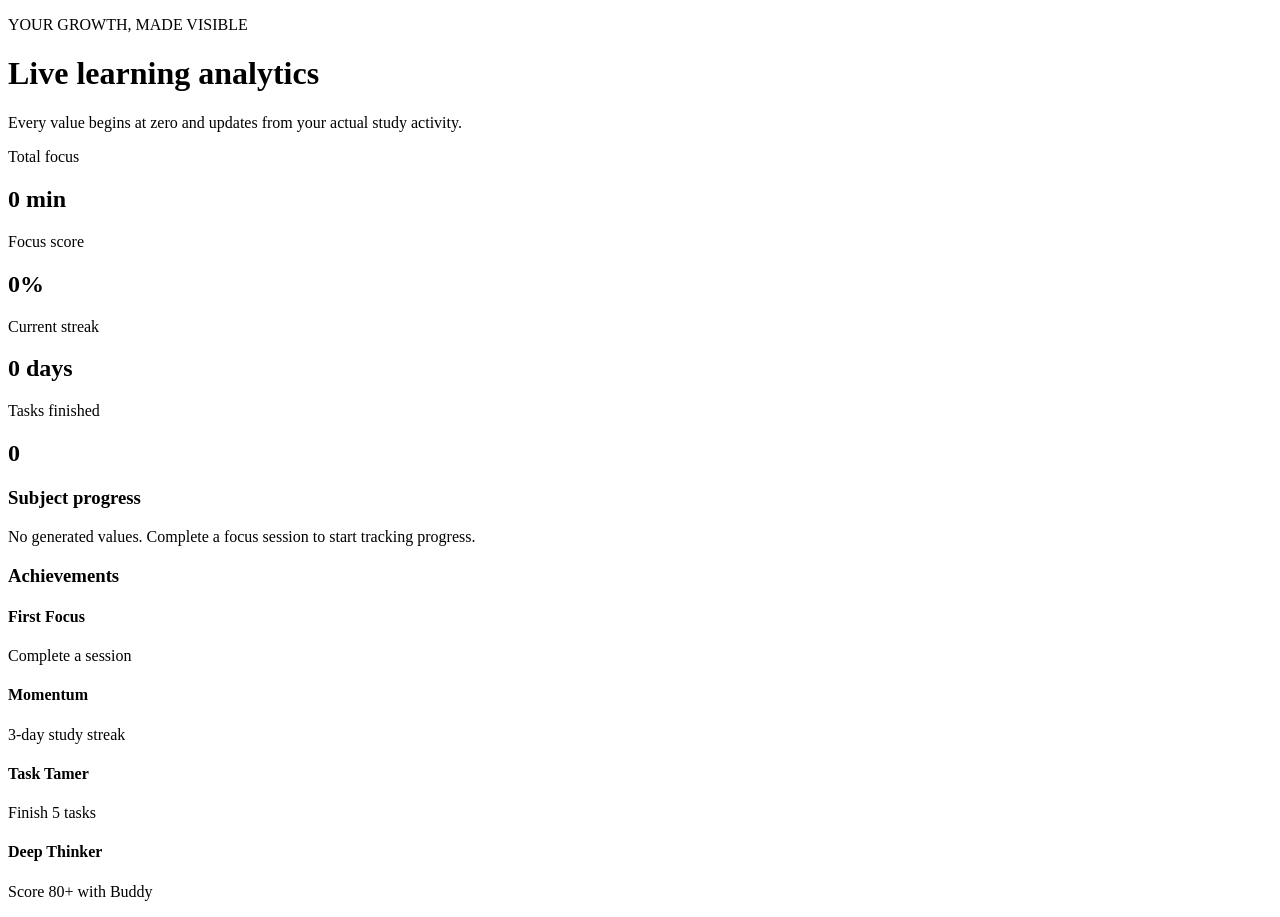
==== indexAna.html @ 0d662e66 "indexAna.html" ====
<!DOCTYPE html>
<html lang="en">
<head>
  <meta charset="UTF-8">
  <title>Learning Analytics</title>
  <link rel="stylesheet" href="styleAna.css">
</head>
<body>

<div class="container">

  <!-- Header -->
  <div class="header">
    <p class="subtitle">YOUR GROWTH, MADE VISIBLE</p>
    <h1>Live learning analytics</h1>
    <p class="desc">Every value begins at zero and updates from your actual study activity.</p>
  </div>

  <!-- Stats -->
  <div class="stats">
    <div class="card">
      <p>Total focus</p>
      <h2>0 min</h2>
    </div>

    <div class="card">
      <p>Focus score</p>
      <h2>0%</h2>
    </div>

    <div class="card">
      <p>Current streak</p>
      <h2>0 days</h2>
    </div>

    <div class="card">
      <p>Tasks finished</p>
      <h2>0</h2>
    </div>
  </div>

  <!-- Bottom Section -->
  <div class="bottom">

    <!-- Subject Progress -->
    <div class="progress">
      <h3>Subject progress</h3>
      <p>No generated values. Complete a focus session to start tracking progress.</p>
    </div>

    <!-- Achievements -->
    <div class="achievements">
      <h3>Achievements</h3>

      <div class="ach-grid">
        <div class="ach-card">
          <h4>First Focus</h4>
          <p>Complete a session</p>
        </div>

        <div class="ach-card">
          <h4>Momentum</h4>
          <p>3-day study streak</p>
        </div>

        <div class="ach-card">
          <h4>Task Tamer</h4>
          <p>Finish 5 tasks</p>
        </div>

        <div class="ach-card">
          <h4>Deep Thinker</h4>
          <p>Score 80+ with Buddy</p>
        </div>
      </div>

    </div>

  </div>

</div>

</body>
</html>
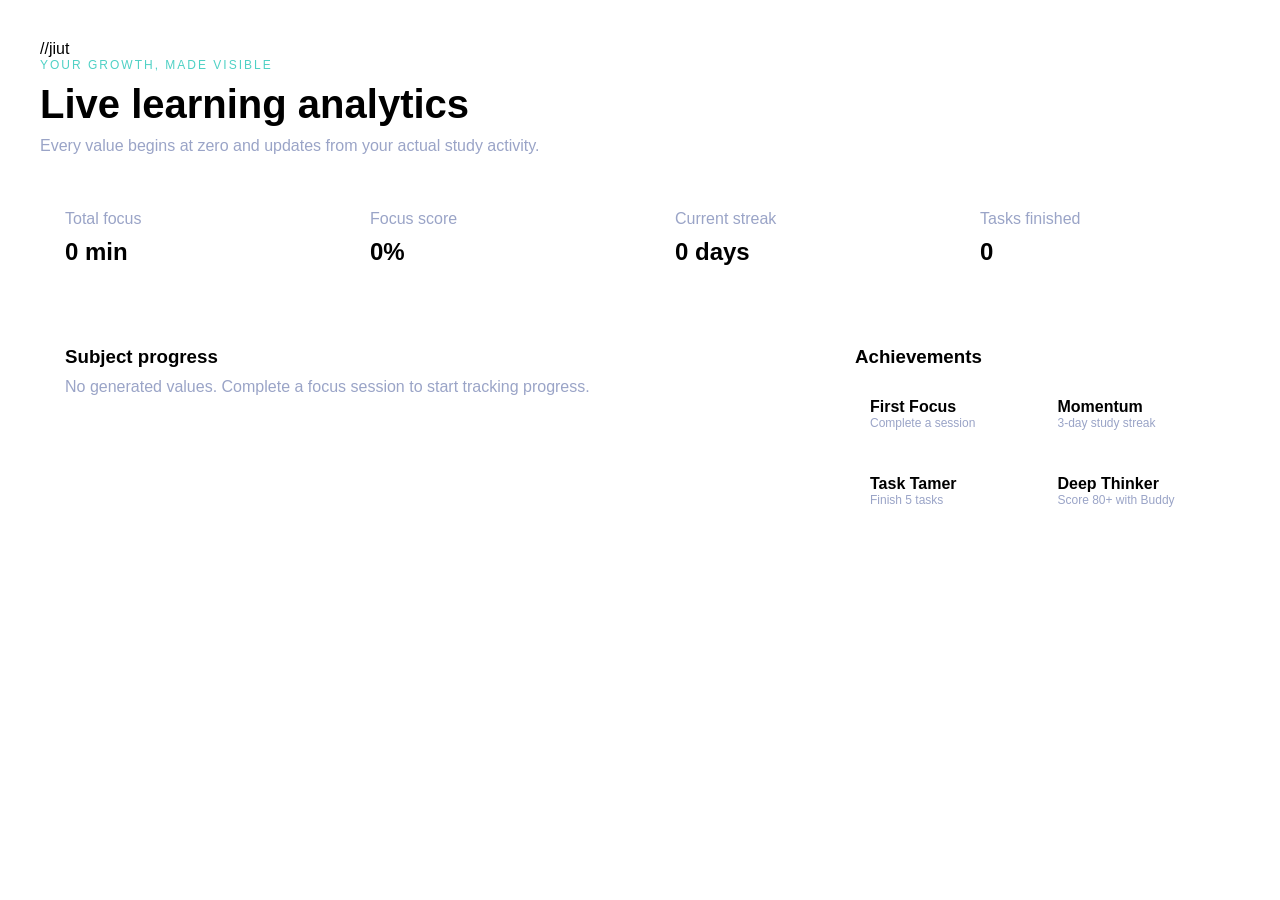
==== commit 38d0c9e7: "indexProfile.html" ====
--- a/indexAna.html
+++ b/indexAna.html
@@ -8,7 +8,7 @@
 <body>
 
 <div class="container">
-
+//jiut
   <!-- Header -->
   <div class="header">
     <p class="subtitle">YOUR GROWTH, MADE VISIBLE</p>
--- a/styleAna.css
+++ b/styleAna.css
@@ -0,0 +1,99 @@
+* {
+  margin: 0;
+  padding: 0;
+  box-sizing: border-box;
+  font-family: Arial, sans-serif;
+}
+//hello
+body {
+  background: radial-gradient(circle at top right, #1a1f3a, #0b0f2a);
+  color: white;
+}
+
+.container {
+  padding: 40px;
+}
+
+/* Header */
+.subtitle {
+  color: #4fd1c5;
+  letter-spacing: 2px;
+  font-size: 12px;
+}
+
+.header h1 {
+  font-size: 40px;
+  margin: 10px 0;
+}
+
+.desc {
+  color: #9aa4c7;
+}
+
+/* Stats */
+.stats {
+  display: flex;
+  gap: 20px;
+  margin: 30px 0;
+}
+
+.card {
+  flex: 1;
+  padding: 25px;
+  background: rgba(255,255,255,0.05);
+  border-radius: 15px;
+  backdrop-filter: blur(10px);
+}
+
+.card p {
+  color: #9aa4c7;
+}
+
+.card h2 {
+  margin-top: 10px;
+}
+
+/* Bottom Section */
+.bottom {
+  display: flex;
+  gap: 20px;
+}
+
+/* Subject Progress */
+.progress {
+  flex: 2;
+  padding: 25px;
+  background: rgba(255,255,255,0.05);
+  border-radius: 15px;
+}
+
+.progress p {
+  margin-top: 10px;
+  color: #9aa4c7;
+}
+
+/* Achievements */
+.achievements {
+  flex: 1;
+  padding: 25px;
+  background: rgba(255,255,255,0.05);
+  border-radius: 15px;
+}
+
+.ach-grid {
+  display: grid;
+  grid-template-columns: 1fr 1fr;
+  gap: 15px;
+  margin-top: 15px;
+}
+
+.ach-card {
+  padding: 15px;
+  background: rgba(255,255,255,0.08);
+  border-radius: 10px;
+}
+
+.ach-card p {
+  color: #9aa4c7;
+  font-size: 12px;
+}
